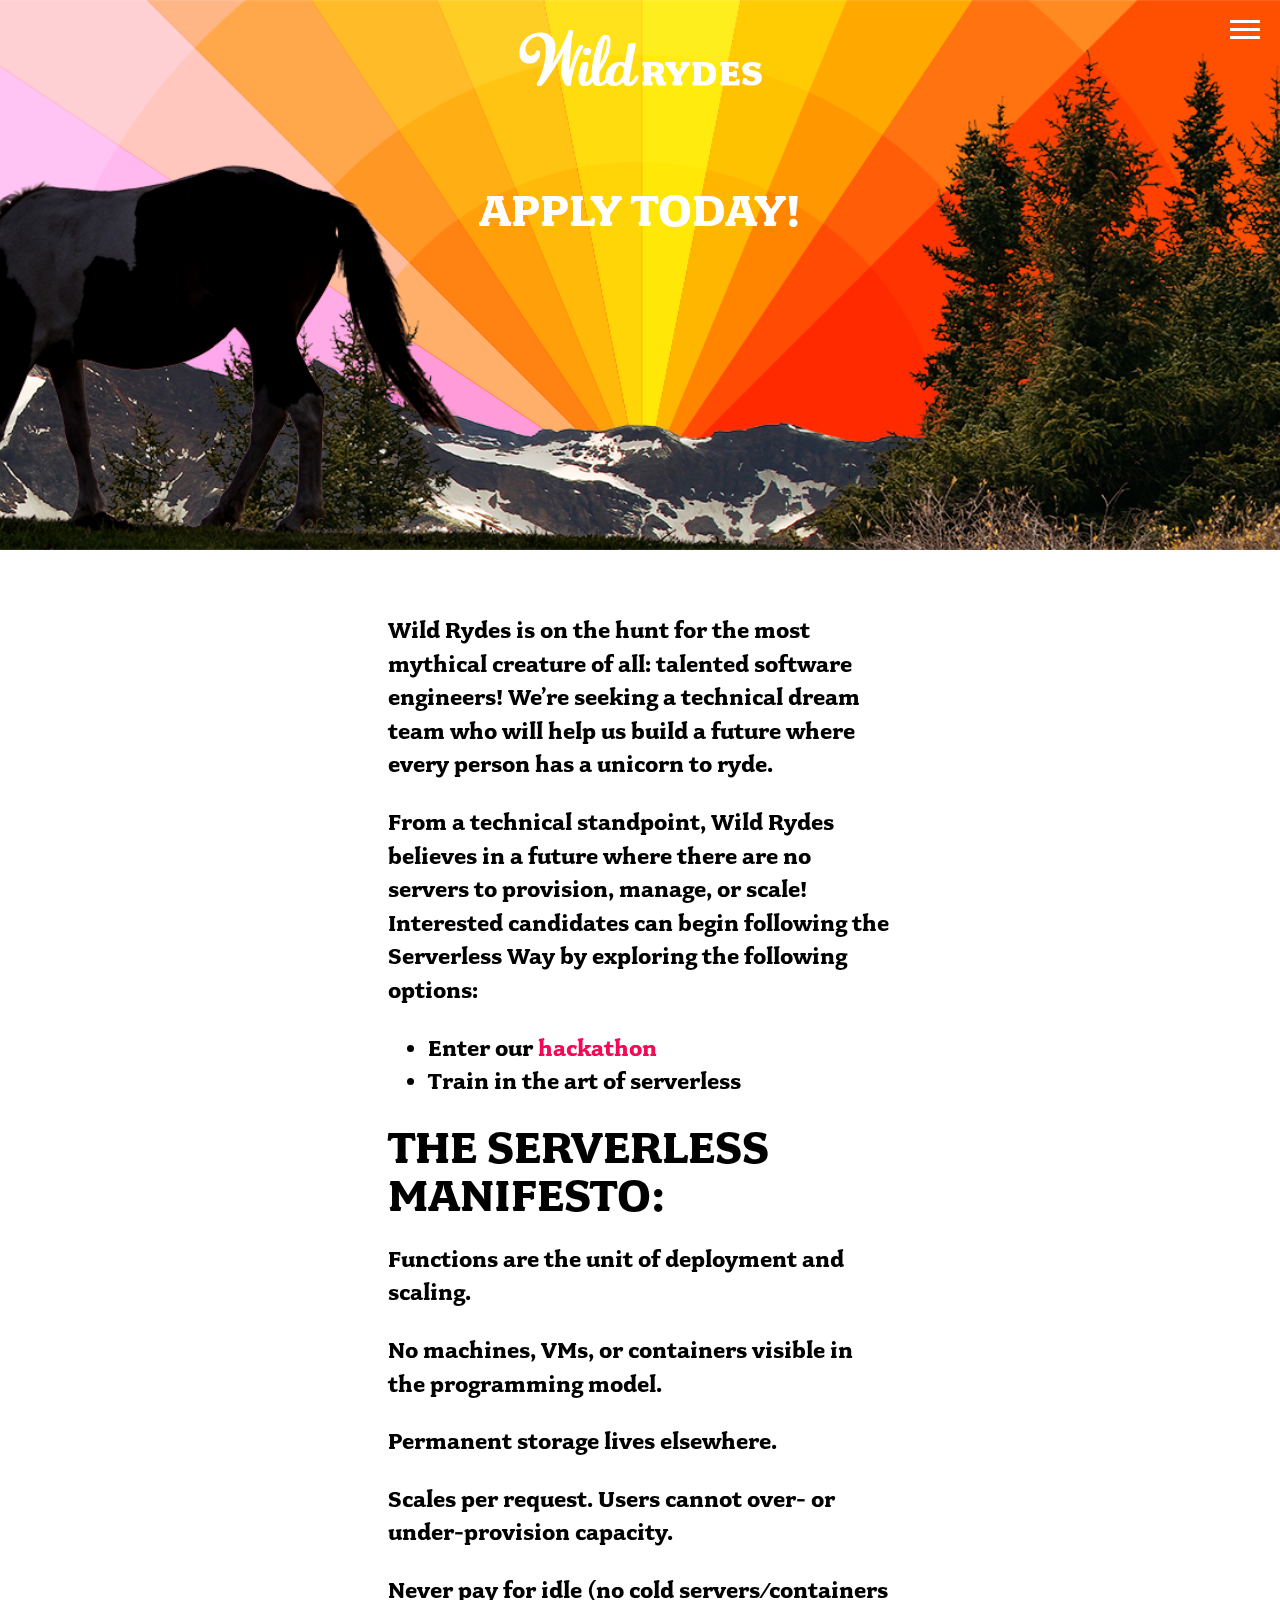
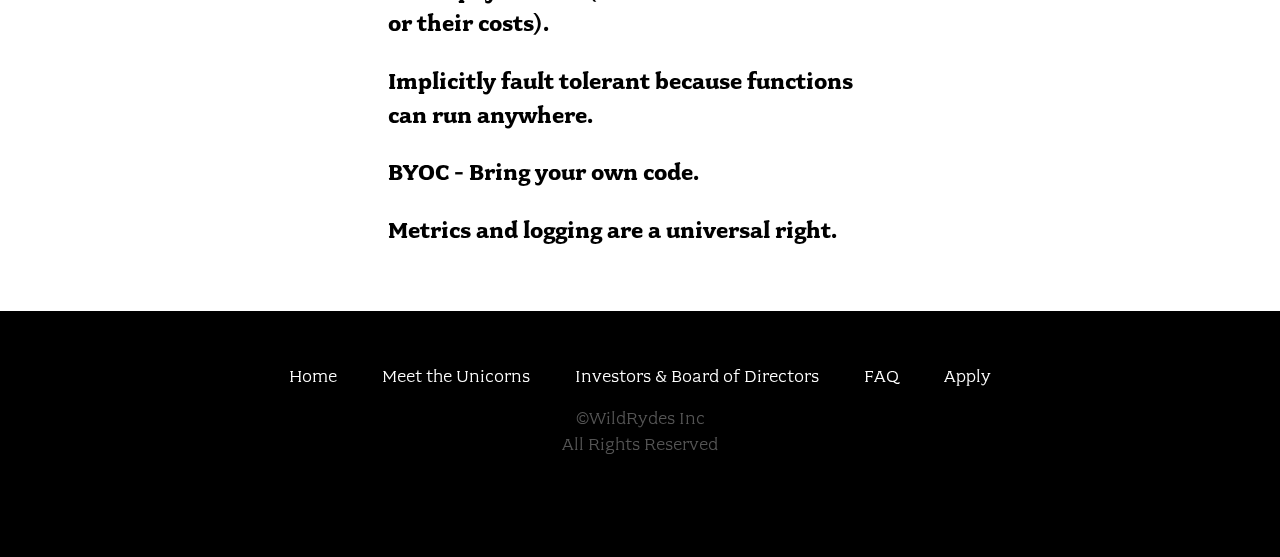
==== apply.html @ f0dbd01f "first commit" ====
<!doctype html>
<html class="no-js" lang="">
<head>
  <meta charset="utf-8">
  <meta name="description" content="">
  <meta name="viewport" content="width=device-width, initial-scale=1">
  <title>Apply - Wild Rydes</title>

  <link rel="stylesheet" href="css/font.css">
  <link rel="stylesheet" href="css/main.css">

  <script src="js/vendor/modernizr.js"></script>
</head>
<body class="page-apply">

  <header class="site-header">
    <div class="site-logo">Wild Rydes</div>

    <div class="row column medium-8 large-6 xlarge-5 xxlarge-4">
      <h1 class="title">Apply Today!</h1>
    </div>

    <nav class="site-nav">
      <ul>
        <li><a href="index.html">Home</a></li>
        <li><a href="unicorns.html">Meet the Unicorns</a></li>
        <li><a href="investors.html">Investors & Board of Directors</a></li>
        <li><a href="faq.html">FAQ</a></li>
        <li><a href="apply.html">Apply</a></li>
      </ul>
    </nav>
    <button type="button" class="btn-menu"><span>Menu</span></button>
  </header>

  <section class="content">
    <div class="row column medium-10 large-7 xlarge-5">
      <p>Wild Rydes is on the hunt for the most mythical creature of all: talented software engineers! We’re seeking a technical dream team who will help us build a future where every person has a unicorn to ryde.</p>
      <p>From a technical standpoint, Wild Rydes believes in a future where there are no servers to provision, manage, or scale! Interested candidates can begin following the Serverless Way by exploring the following options:</p>
      <ul>
        <li>Enter our <a href="http://awschatbot.devpost.com" target="_blank">hackathon</a></li>
        <li>Train in the art of serverless</li>
      </ul>

      <h2>The Serverless Manifesto:</h2>
      <p>Functions are the unit of deployment and scaling.</p>
      <p>No machines, VMs, or containers visible in the programming model.</p>
      <p>Permanent storage lives elsewhere.</p>
      <p>Scales per request. Users cannot over- or under-provision capacity.</p>
      <p>Never pay for idle (no cold servers/containers or their costs).</p>
      <p>Implicitly fault tolerant because functions can run anywhere.</p>
      <p>BYOC - Bring your own code.</p>
      <p>Metrics and logging are a universal right.</p>
    </div>
  </section>

  <footer class="site-footer">
    <div class="row column">
      <nav class="footer-nav">
        <ul>
          <li><a href="index.html">Home</a></li>
          <li><a href="unicorns.html">Meet the Unicorns</a></li>
          <li><a href="investors.html">Investors & Board of Directors</a></li>
          <li><a href="faq.html">FAQ</a></li>
          <li><a href="apply.html">Apply</a></li>
        </ul>
      </nav>
    </div>

    <div class="row column">
      <div class="footer-legal">
        &copy;WildRydes Inc<br>
        All Rights Reserved
      </div>
    </div>
  </footer>

  <script src="js/vendor.js"></script>

  <script src="js/main.js"></script>
</body>
</html>
---- css/font.css ----
@font-face {
    font-family: "fairplex-wide";
    font-style: normal;
    font-weight: 400;
    src: url("../fonts/fairplex-wide-n4.woff") format("woff2");
}
@font-face {
    font-family: "fairplex-wide";
    font-style: normal;
    font-weight: 700;
    src: url("../fonts/fairplex-wide-n7.woff") format("woff2");
}
---- css/main.css ----
/*! normalize.css v4.2.0 | MIT License | github.com/necolas/normalize.css */html{font-family:sans-serif;line-height:1.15;-ms-text-size-adjust:100%;-webkit-text-size-adjust:100%}body{margin:0}article,aside,footer,header,nav,section{display:block}h1{font-size:2em;margin:.67em 0}figcaption,figure,main{display:block}figure{margin:1em 40px}hr{box-sizing:content-box;height:0;overflow:visible}pre{font-family:monospace,monospace;font-size:1em}a{background-color:transparent;-webkit-text-decoration-skip:objects}a:active,a:hover{outline-width:0}abbr[title]{border-bottom:none;text-decoration:underline;text-decoration:underline dotted}b,strong{font-weight:inherit;font-weight:bolder}code,kbd,samp{font-family:monospace,monospace;font-size:1em}dfn{font-style:italic}mark{background-color:#ff0;color:#000}small{font-size:80%}sub,sup{font-size:75%;line-height:0;position:relative;vertical-align:baseline}sub{bottom:-.25em}sup{top:-.5em}audio,video{display:inline-block}audio:not([controls]){display:none;height:0}img{border-style:none}svg:not(:root){overflow:hidden}button,input,optgroup,select,textarea{font:inherit;margin:0}optgroup{font-weight:700}button,input{overflow:visible}button,select{text-transform:none}[type=reset],[type=submit],button,html [type=button]{-webkit-appearance:button;cursor:pointer}[type=button]::-moz-focus-inner,[type=reset]::-moz-focus-inner,[type=submit]::-moz-focus-inner,button::-moz-focus-inner{border-style:none;padding:0}[type=button]:-moz-focusring,[type=reset]:-moz-focusring,[type=submit]:-moz-focusring,button:-moz-focusring{outline:1px dotted ButtonText}fieldset{border:1px solid silver;margin:0 2px;padding:.35em .625em .75em}legend{box-sizing:border-box;color:inherit;display:table;max-width:100%;padding:0;white-space:normal}progress{display:inline-block;vertical-align:baseline}textarea{overflow:auto}[type=checkbox],[type=radio]{box-sizing:border-box;padding:0}[type=number]::-webkit-inner-spin-button,[type=number]::-webkit-outer-spin-button{height:auto}[type=search]{-webkit-appearance:textfield;outline-offset:-2px}[type=search]::-webkit-search-cancel-button,[type=search]::-webkit-search-decoration{-webkit-appearance:none}::-webkit-file-upload-button{-webkit-appearance:button;font:inherit}details,menu{display:block}summary{display:list-item}canvas{display:inline-block}[hidden],template{display:none}.row{max-width:96.875rem;margin-left:auto;margin-right:auto}.row:after,.row:before{content:' ';display:table}.row:after{clear:both}.row.collapse>.column,.row.collapse>.columns{padding-left:0;padding-right:0}.row .row{max-width:none;margin-left:-.625rem;margin-right:-.625rem}@media screen and (min-width:40em){.row .row{margin-left:-.9375rem;margin-right:-.9375rem}}.row .row.collapse{margin-left:0;margin-right:0}.row.expanded{max-width:none}.row.expanded .row{margin-left:auto;margin-right:auto}.column,.columns{width:100%;float:left;padding-left:.625rem;padding-right:.625rem}@media screen and (min-width:40em){.column,.columns{padding-left:.9375rem;padding-right:.9375rem}}.column:last-child:not(:first-child),.columns:last-child:not(:first-child){float:right}.column.end:last-child:last-child,.end.columns:last-child:last-child{float:left}.column.row.row,.row.row.columns{float:none}.row .column.row.row,.row .row.row.columns{padding-left:0;padding-right:0;margin-left:0;margin-right:0}.small-1{width:8.3333333333%}.small-push-1{position:relative;left:8.3333333333%}.small-pull-1{position:relative;left:-8.3333333333%}.small-offset-0{margin-left:0}.small-2{width:16.6666666667%}.small-push-2{position:relative;left:16.6666666667%}.small-pull-2{position:relative;left:-16.6666666667%}.small-offset-1{margin-left:8.3333333333%}.small-3{width:25%}.small-push-3{position:relative;left:25%}.small-pull-3{position:relative;left:-25%}.small-offset-2{margin-left:16.6666666667%}.small-4{width:33.3333333333%}.small-push-4{position:relative;left:33.3333333333%}.small-pull-4{position:relative;left:-33.3333333333%}.small-offset-3{margin-left:25%}.small-5{width:41.6666666667%}.small-push-5{position:relative;left:41.6666666667%}.small-pull-5{position:relative;left:-41.6666666667%}.small-offset-4{margin-left:33.3333333333%}.small-6{width:50%}.small-push-6{position:relative;left:50%}.small-pull-6{position:relative;left:-50%}.small-offset-5{margin-left:41.6666666667%}.small-7{width:58.3333333333%}.small-push-7{position:relative;left:58.3333333333%}.small-pull-7{position:relative;left:-58.3333333333%}.small-offset-6{margin-left:50%}.small-8{width:66.6666666667%}.small-push-8{position:relative;left:66.6666666667%}.small-pull-8{position:relative;left:-66.6666666667%}.small-offset-7{margin-left:58.3333333333%}.small-9{width:75%}.small-push-9{position:relative;left:75%}.small-pull-9{position:relative;left:-75%}.small-offset-8{margin-left:66.6666666667%}.small-10{width:83.3333333333%}.small-push-10{position:relative;left:83.3333333333%}.small-pull-10{position:relative;left:-83.3333333333%}.small-offset-9{margin-left:75%}.small-11{width:91.6666666667%}.small-push-11{position:relative;left:91.6666666667%}.small-pull-11{position:relative;left:-91.6666666667%}.small-offset-10{margin-left:83.3333333333%}.small-12{width:100%}.small-offset-11{margin-left:91.6666666667%}.small-up-1>.column,.small-up-1>.columns{width:100%;float:left}.small-up-1>.column:nth-of-type(1n),.small-up-1>.columns:nth-of-type(1n){clear:none}.small-up-1>.column:nth-of-type(1n+1),.small-up-1>.columns:nth-of-type(1n+1){clear:both}.small-up-1>.column:last-child,.small-up-1>.columns:last-child{float:left}.small-up-2>.column,.small-up-2>.columns{width:50%;float:left}.small-up-2>.column:nth-of-type(1n),.small-up-2>.columns:nth-of-type(1n){clear:none}.small-up-2>.column:nth-of-type(2n+1),.small-up-2>.columns:nth-of-type(2n+1){clear:both}.small-up-2>.column:last-child,.small-up-2>.columns:last-child{float:left}.small-up-3>.column,.small-up-3>.columns{width:33.3333333333%;float:left}.small-up-3>.column:nth-of-type(1n),.small-up-3>.columns:nth-of-type(1n){clear:none}.small-up-3>.column:nth-of-type(3n+1),.small-up-3>.columns:nth-of-type(3n+1){clear:both}.small-up-3>.column:last-child,.small-up-3>.columns:last-child{float:left}.small-up-4>.column,.small-up-4>.columns{width:25%;float:left}.small-up-4>.column:nth-of-type(1n),.small-up-4>.columns:nth-of-type(1n){clear:none}.small-up-4>.column:nth-of-type(4n+1),.small-up-4>.columns:nth-of-type(4n+1){clear:both}.small-up-4>.column:last-child,.small-up-4>.columns:last-child{float:left}.small-up-5>.column,.small-up-5>.columns{width:20%;float:left}.small-up-5>.column:nth-of-type(1n),.small-up-5>.columns:nth-of-type(1n){clear:none}.small-up-5>.column:nth-of-type(5n+1),.small-up-5>.columns:nth-of-type(5n+1){clear:both}.small-up-5>.column:last-child,.small-up-5>.columns:last-child{float:left}.small-up-6>.column,.small-up-6>.columns{width:16.6666666667%;float:left}.small-up-6>.column:nth-of-type(1n),.small-up-6>.columns:nth-of-type(1n){clear:none}.small-up-6>.column:nth-of-type(6n+1),.small-up-6>.columns:nth-of-type(6n+1){clear:both}.small-up-6>.column:last-child,.small-up-6>.columns:last-child{float:left}.small-up-7>.column,.small-up-7>.columns{width:14.2857142857%;float:left}.small-up-7>.column:nth-of-type(1n),.small-up-7>.columns:nth-of-type(1n){clear:none}.small-up-7>.column:nth-of-type(7n+1),.small-up-7>.columns:nth-of-type(7n+1){clear:both}.small-up-7>.column:last-child,.small-up-7>.columns:last-child{float:left}.small-up-8>.column,.small-up-8>.columns{width:12.5%;float:left}.small-up-8>.column:nth-of-type(1n),.small-up-8>.columns:nth-of-type(1n){clear:none}.small-up-8>.column:nth-of-type(8n+1),.small-up-8>.columns:nth-of-type(8n+1){clear:both}.small-up-8>.column:last-child,.small-up-8>.columns:last-child{float:left}.small-collapse>.column,.small-collapse>.columns{padding-left:0;padding-right:0}.expanded.row .small-collapse.row,.small-collapse .row{margin-left:0;margin-right:0}.small-uncollapse>.column,.small-uncollapse>.columns{padding-left:.625rem;padding-right:.625rem}.small-centered{float:none;margin-left:auto;margin-right:auto}.small-pull-0,.small-push-0,.small-uncentered{position:static;margin-left:0;margin-right:0;float:left}@media screen and (min-width:40em){.medium-1{width:8.3333333333%}.medium-push-1{position:relative;left:8.3333333333%}.medium-pull-1{position:relative;left:-8.3333333333%}.medium-offset-0{margin-left:0}.medium-2{width:16.6666666667%}.medium-push-2{position:relative;left:16.6666666667%}.medium-pull-2{position:relative;left:-16.6666666667%}.medium-offset-1{margin-left:8.3333333333%}.medium-3{width:25%}.medium-push-3{position:relative;left:25%}.medium-pull-3{position:relative;left:-25%}.medium-offset-2{margin-left:16.6666666667%}.medium-4{width:33.3333333333%}.medium-push-4{position:relative;left:33.3333333333%}.medium-pull-4{position:relative;left:-33.3333333333%}.medium-offset-3{margin-left:25%}.medium-5{width:41.6666666667%}.medium-push-5{position:relative;left:41.6666666667%}.medium-pull-5{position:relative;left:-41.6666666667%}.medium-offset-4{margin-left:33.3333333333%}.medium-6{width:50%}.medium-push-6{position:relative;left:50%}.medium-pull-6{position:relative;left:-50%}.medium-offset-5{margin-left:41.6666666667%}.medium-7{width:58.3333333333%}.medium-push-7{position:relative;left:58.3333333333%}.medium-pull-7{position:relative;left:-58.3333333333%}.medium-offset-6{margin-left:50%}.medium-8{width:66.6666666667%}.medium-push-8{position:relative;left:66.6666666667%}.medium-pull-8{position:relative;left:-66.6666666667%}.medium-offset-7{margin-left:58.3333333333%}.medium-9{width:75%}.medium-push-9{position:relative;left:75%}.medium-pull-9{position:relative;left:-75%}.medium-offset-8{margin-left:66.6666666667%}.medium-10{width:83.3333333333%}.medium-push-10{position:relative;left:83.3333333333%}.medium-pull-10{position:relative;left:-83.3333333333%}.medium-offset-9{margin-left:75%}.medium-11{width:91.6666666667%}.medium-push-11{position:relative;left:91.6666666667%}.medium-pull-11{position:relative;left:-91.6666666667%}.medium-offset-10{margin-left:83.3333333333%}.medium-12{width:100%}.medium-offset-11{margin-left:91.6666666667%}.medium-up-1>.column,.medium-up-1>.columns{width:100%;float:left}.medium-up-1>.column:nth-of-type(1n),.medium-up-1>.columns:nth-of-type(1n){clear:none}.medium-up-1>.column:nth-of-type(1n+1),.medium-up-1>.columns:nth-of-type(1n+1){clear:both}.medium-up-1>.column:last-child,.medium-up-1>.columns:last-child{float:left}.medium-up-2>.column,.medium-up-2>.columns{width:50%;float:left}.medium-up-2>.column:nth-of-type(1n),.medium-up-2>.columns:nth-of-type(1n){clear:none}.medium-up-2>.column:nth-of-type(2n+1),.medium-up-2>.columns:nth-of-type(2n+1){clear:both}.medium-up-2>.column:last-child,.medium-up-2>.columns:last-child{float:left}.medium-up-3>.column,.medium-up-3>.columns{width:33.3333333333%;float:left}.medium-up-3>.column:nth-of-type(1n),.medium-up-3>.columns:nth-of-type(1n){clear:none}.medium-up-3>.column:nth-of-type(3n+1),.medium-up-3>.columns:nth-of-type(3n+1){clear:both}.medium-up-3>.column:last-child,.medium-up-3>.columns:last-child{float:left}.medium-up-4>.column,.medium-up-4>.columns{width:25%;float:left}.medium-up-4>.column:nth-of-type(1n),.medium-up-4>.columns:nth-of-type(1n){clear:none}.medium-up-4>.column:nth-of-type(4n+1),.medium-up-4>.columns:nth-of-type(4n+1){clear:both}.medium-up-4>.column:last-child,.medium-up-4>.columns:last-child{float:left}.medium-up-5>.column,.medium-up-5>.columns{width:20%;float:left}.medium-up-5>.column:nth-of-type(1n),.medium-up-5>.columns:nth-of-type(1n){clear:none}.medium-up-5>.column:nth-of-type(5n+1),.medium-up-5>.columns:nth-of-type(5n+1){clear:both}.medium-up-5>.column:last-child,.medium-up-5>.columns:last-child{float:left}.medium-up-6>.column,.medium-up-6>.columns{width:16.6666666667%;float:left}.medium-up-6>.column:nth-of-type(1n),.medium-up-6>.columns:nth-of-type(1n){clear:none}.medium-up-6>.column:nth-of-type(6n+1),.medium-up-6>.columns:nth-of-type(6n+1){clear:both}.medium-up-6>.column:last-child,.medium-up-6>.columns:last-child{float:left}.medium-up-7>.column,.medium-up-7>.columns{width:14.2857142857%;float:left}.medium-up-7>.column:nth-of-type(1n),.medium-up-7>.columns:nth-of-type(1n){clear:none}.medium-up-7>.column:nth-of-type(7n+1),.medium-up-7>.columns:nth-of-type(7n+1){clear:both}.medium-up-7>.column:last-child,.medium-up-7>.columns:last-child{float:left}.medium-up-8>.column,.medium-up-8>.columns{width:12.5%;float:left}.medium-up-8>.column:nth-of-type(1n),.medium-up-8>.columns:nth-of-type(1n){clear:none}.medium-up-8>.column:nth-of-type(8n+1),.medium-up-8>.columns:nth-of-type(8n+1){clear:both}.medium-up-8>.column:last-child,.medium-up-8>.columns:last-child{float:left}.medium-collapse>.column,.medium-collapse>.columns{padding-left:0;padding-right:0}.expanded.row .medium-collapse.row,.medium-collapse .row{margin-left:0;margin-right:0}.medium-uncollapse>.column,.medium-uncollapse>.columns{padding-left:.9375rem;padding-right:.9375rem}.medium-centered{float:none;margin-left:auto;margin-right:auto}.medium-pull-0,.medium-push-0,.medium-uncentered{position:static;margin-left:0;margin-right:0;float:left}}@media screen and (min-width:64em){.large-1{width:8.3333333333%}.large-push-1{position:relative;left:8.3333333333%}.large-pull-1{position:relative;left:-8.3333333333%}.large-offset-0{margin-left:0}.large-2{width:16.6666666667%}.large-push-2{position:relative;left:16.6666666667%}.large-pull-2{position:relative;left:-16.6666666667%}.large-offset-1{margin-left:8.3333333333%}.large-3{width:25%}.large-push-3{position:relative;left:25%}.large-pull-3{position:relative;left:-25%}.large-offset-2{margin-left:16.6666666667%}.large-4{width:33.3333333333%}.large-push-4{position:relative;left:33.3333333333%}.large-pull-4{position:relative;left:-33.3333333333%}.large-offset-3{margin-left:25%}.large-5{width:41.6666666667%}.large-push-5{position:relative;left:41.6666666667%}.large-pull-5{position:relative;left:-41.6666666667%}.large-offset-4{margin-left:33.3333333333%}.large-6{width:50%}.large-push-6{position:relative;left:50%}.large-pull-6{position:relative;left:-50%}.large-offset-5{margin-left:41.6666666667%}.large-7{width:58.3333333333%}.large-push-7{position:relative;left:58.3333333333%}.large-pull-7{position:relative;left:-58.3333333333%}.large-offset-6{margin-left:50%}.large-8{width:66.6666666667%}.large-push-8{position:relative;left:66.6666666667%}.large-pull-8{position:relative;left:-66.6666666667%}.large-offset-7{margin-left:58.3333333333%}.large-9{width:75%}.large-push-9{position:relative;left:75%}.large-pull-9{position:relative;left:-75%}.large-offset-8{margin-left:66.6666666667%}.large-10{width:83.3333333333%}.large-push-10{position:relative;left:83.3333333333%}.large-pull-10{position:relative;left:-83.3333333333%}.large-offset-9{margin-left:75%}.large-11{width:91.6666666667%}.large-push-11{position:relative;left:91.6666666667%}.large-pull-11{position:relative;left:-91.6666666667%}.large-offset-10{margin-left:83.3333333333%}.large-12{width:100%}.large-offset-11{margin-left:91.6666666667%}.large-up-1>.column,.large-up-1>.columns{width:100%;float:left}.large-up-1>.column:nth-of-type(1n),.large-up-1>.columns:nth-of-type(1n){clear:none}.large-up-1>.column:nth-of-type(1n+1),.large-up-1>.columns:nth-of-type(1n+1){clear:both}.large-up-1>.column:last-child,.large-up-1>.columns:last-child{float:left}.large-up-2>.column,.large-up-2>.columns{width:50%;float:left}.large-up-2>.column:nth-of-type(1n),.large-up-2>.columns:nth-of-type(1n){clear:none}.large-up-2>.column:nth-of-type(2n+1),.large-up-2>.columns:nth-of-type(2n+1){clear:both}.large-up-2>.column:last-child,.large-up-2>.columns:last-child{float:left}.large-up-3>.column,.large-up-3>.columns{width:33.3333333333%;float:left}.large-up-3>.column:nth-of-type(1n),.large-up-3>.columns:nth-of-type(1n){clear:none}.large-up-3>.column:nth-of-type(3n+1),.large-up-3>.columns:nth-of-type(3n+1){clear:both}.large-up-3>.column:last-child,.large-up-3>.columns:last-child{float:left}.large-up-4>.column,.large-up-4>.columns{width:25%;float:left}.large-up-4>.column:nth-of-type(1n),.large-up-4>.columns:nth-of-type(1n){clear:none}.large-up-4>.column:nth-of-type(4n+1),.large-up-4>.columns:nth-of-type(4n+1){clear:both}.large-up-4>.column:last-child,.large-up-4>.columns:last-child{float:left}.large-up-5>.column,.large-up-5>.columns{width:20%;float:left}.large-up-5>.column:nth-of-type(1n),.large-up-5>.columns:nth-of-type(1n){clear:none}.large-up-5>.column:nth-of-type(5n+1),.large-up-5>.columns:nth-of-type(5n+1){clear:both}.large-up-5>.column:last-child,.large-up-5>.columns:last-child{float:left}.large-up-6>.column,.large-up-6>.columns{width:16.6666666667%;float:left}.large-up-6>.column:nth-of-type(1n),.large-up-6>.columns:nth-of-type(1n){clear:none}.large-up-6>.column:nth-of-type(6n+1),.large-up-6>.columns:nth-of-type(6n+1){clear:both}.large-up-6>.column:last-child,.large-up-6>.columns:last-child{float:left}.large-up-7>.column,.large-up-7>.columns{width:14.2857142857%;float:left}.large-up-7>.column:nth-of-type(1n),.large-up-7>.columns:nth-of-type(1n){clear:none}.large-up-7>.column:nth-of-type(7n+1),.large-up-7>.columns:nth-of-type(7n+1){clear:both}.large-up-7>.column:last-child,.large-up-7>.columns:last-child{float:left}.large-up-8>.column,.large-up-8>.columns{width:12.5%;float:left}.large-up-8>.column:nth-of-type(1n),.large-up-8>.columns:nth-of-type(1n){clear:none}.large-up-8>.column:nth-of-type(8n+1),.large-up-8>.columns:nth-of-type(8n+1){clear:both}.large-up-8>.column:last-child,.large-up-8>.columns:last-child{float:left}.large-collapse>.column,.large-collapse>.columns{padding-left:0;padding-right:0}.expanded.row .large-collapse.row,.large-collapse .row{margin-left:0;margin-right:0}.large-uncollapse>.column,.large-uncollapse>.columns{padding-left:.9375rem;padding-right:.9375rem}.large-centered{float:none;margin-left:auto;margin-right:auto}.large-pull-0,.large-push-0,.large-uncentered{position:static;margin-left:0;margin-right:0;float:left}}@media screen and (min-width:75em){.xlarge-1{width:8.3333333333%}.xlarge-push-1{position:relative;left:8.3333333333%}.xlarge-pull-1{position:relative;left:-8.3333333333%}.xlarge-offset-0{margin-left:0}.xlarge-2{width:16.6666666667%}.xlarge-push-2{position:relative;left:16.6666666667%}.xlarge-pull-2{position:relative;left:-16.6666666667%}.xlarge-offset-1{margin-left:8.3333333333%}.xlarge-3{width:25%}.xlarge-push-3{position:relative;left:25%}.xlarge-pull-3{position:relative;left:-25%}.xlarge-offset-2{margin-left:16.6666666667%}.xlarge-4{width:33.3333333333%}.xlarge-push-4{position:relative;left:33.3333333333%}.xlarge-pull-4{position:relative;left:-33.3333333333%}.xlarge-offset-3{margin-left:25%}.xlarge-5{width:41.6666666667%}.xlarge-push-5{position:relative;left:41.6666666667%}.xlarge-pull-5{position:relative;left:-41.6666666667%}.xlarge-offset-4{margin-left:33.3333333333%}.xlarge-6{width:50%}.xlarge-push-6{position:relative;left:50%}.xlarge-pull-6{position:relative;left:-50%}.xlarge-offset-5{margin-left:41.6666666667%}.xlarge-7{width:58.3333333333%}.xlarge-push-7{position:relative;left:58.3333333333%}.xlarge-pull-7{position:relative;left:-58.3333333333%}.xlarge-offset-6{margin-left:50%}.xlarge-8{width:66.6666666667%}.xlarge-push-8{position:relative;left:66.6666666667%}.xlarge-pull-8{position:relative;left:-66.6666666667%}.xlarge-offset-7{margin-left:58.3333333333%}.xlarge-9{width:75%}.xlarge-push-9{position:relative;left:75%}.xlarge-pull-9{position:relative;left:-75%}.xlarge-offset-8{margin-left:66.6666666667%}.xlarge-10{width:83.3333333333%}.xlarge-push-10{position:relative;left:83.3333333333%}.xlarge-pull-10{position:relative;left:-83.3333333333%}.xlarge-offset-9{margin-left:75%}.xlarge-11{width:91.6666666667%}.xlarge-push-11{position:relative;left:91.6666666667%}.xlarge-pull-11{position:relative;left:-91.6666666667%}.xlarge-offset-10{margin-left:83.3333333333%}.xlarge-12{width:100%}.xlarge-offset-11{margin-left:91.6666666667%}.xlarge-up-1>.column,.xlarge-up-1>.columns{width:100%;float:left}.xlarge-up-1>.column:nth-of-type(1n),.xlarge-up-1>.columns:nth-of-type(1n){clear:none}.xlarge-up-1>.column:nth-of-type(1n+1),.xlarge-up-1>.columns:nth-of-type(1n+1){clear:both}.xlarge-up-1>.column:last-child,.xlarge-up-1>.columns:last-child{float:left}.xlarge-up-2>.column,.xlarge-up-2>.columns{width:50%;float:left}.xlarge-up-2>.column:nth-of-type(1n),.xlarge-up-2>.columns:nth-of-type(1n){clear:none}.xlarge-up-2>.column:nth-of-type(2n+1),.xlarge-up-2>.columns:nth-of-type(2n+1){clear:both}.xlarge-up-2>.column:last-child,.xlarge-up-2>.columns:last-child{float:left}.xlarge-up-3>.column,.xlarge-up-3>.columns{width:33.3333333333%;float:left}.xlarge-up-3>.column:nth-of-type(1n),.xlarge-up-3>.columns:nth-of-type(1n){clear:none}.xlarge-up-3>.column:nth-of-type(3n+1),.xlarge-up-3>.columns:nth-of-type(3n+1){clear:both}.xlarge-up-3>.column:last-child,.xlarge-up-3>.columns:last-child{float:left}.xlarge-up-4>.column,.xlarge-up-4>.columns{width:25%;float:left}.xlarge-up-4>.column:nth-of-type(1n),.xlarge-up-4>.columns:nth-of-type(1n){clear:none}.xlarge-up-4>.column:nth-of-type(4n+1),.xlarge-up-4>.columns:nth-of-type(4n+1){clear:both}.xlarge-up-4>.column:last-child,.xlarge-up-4>.columns:last-child{float:left}.xlarge-up-5>.column,.xlarge-up-5>.columns{width:20%;float:left}.xlarge-up-5>.column:nth-of-type(1n),.xlarge-up-5>.columns:nth-of-type(1n){clear:none}.xlarge-up-5>.column:nth-of-type(5n+1),.xlarge-up-5>.columns:nth-of-type(5n+1){clear:both}.xlarge-up-5>.column:last-child,.xlarge-up-5>.columns:last-child{float:left}.xlarge-up-6>.column,.xlarge-up-6>.columns{width:16.6666666667%;float:left}.xlarge-up-6>.column:nth-of-type(1n),.xlarge-up-6>.columns:nth-of-type(1n){clear:none}.xlarge-up-6>.column:nth-of-type(6n+1),.xlarge-up-6>.columns:nth-of-type(6n+1){clear:both}.xlarge-up-6>.column:last-child,.xlarge-up-6>.columns:last-child{float:left}.xlarge-up-7>.column,.xlarge-up-7>.columns{width:14.2857142857%;float:left}.xlarge-up-7>.column:nth-of-type(1n),.xlarge-up-7>.columns:nth-of-type(1n){clear:none}.xlarge-up-7>.column:nth-of-type(7n+1),.xlarge-up-7>.columns:nth-of-type(7n+1){clear:both}.xlarge-up-7>.column:last-child,.xlarge-up-7>.columns:last-child{float:left}.xlarge-up-8>.column,.xlarge-up-8>.columns{width:12.5%;float:left}.xlarge-up-8>.column:nth-of-type(1n),.xlarge-up-8>.columns:nth-of-type(1n){clear:none}.xlarge-up-8>.column:nth-of-type(8n+1),.xlarge-up-8>.columns:nth-of-type(8n+1){clear:both}.xlarge-up-8>.column:last-child,.xlarge-up-8>.columns:last-child{float:left}.xlarge-collapse>.column,.xlarge-collapse>.columns{padding-left:0;padding-right:0}.expanded.row .xlarge-collapse.row,.xlarge-collapse .row{margin-left:0;margin-right:0}.xlarge-uncollapse>.column,.xlarge-uncollapse>.columns{padding-left:.9375rem;padding-right:.9375rem}.xlarge-centered{float:none;margin-left:auto;margin-right:auto}.xlarge-pull-0,.xlarge-push-0,.xlarge-uncentered{position:static;margin-left:0;margin-right:0;float:left}}@media screen and (min-width:90em){.xxlarge-1{width:8.3333333333%}.xxlarge-push-1{position:relative;left:8.3333333333%}.xxlarge-pull-1{position:relative;left:-8.3333333333%}.xxlarge-offset-0{margin-left:0}.xxlarge-2{width:16.6666666667%}.xxlarge-push-2{position:relative;left:16.6666666667%}.xxlarge-pull-2{position:relative;left:-16.6666666667%}.xxlarge-offset-1{margin-left:8.3333333333%}.xxlarge-3{width:25%}.xxlarge-push-3{position:relative;left:25%}.xxlarge-pull-3{position:relative;left:-25%}.xxlarge-offset-2{margin-left:16.6666666667%}.xxlarge-4{width:33.3333333333%}.xxlarge-push-4{position:relative;left:33.3333333333%}.xxlarge-pull-4{position:relative;left:-33.3333333333%}.xxlarge-offset-3{margin-left:25%}.xxlarge-5{width:41.6666666667%}.xxlarge-push-5{position:relative;left:41.6666666667%}.xxlarge-pull-5{position:relative;left:-41.6666666667%}.xxlarge-offset-4{margin-left:33.3333333333%}.xxlarge-6{width:50%}.xxlarge-push-6{position:relative;left:50%}.xxlarge-pull-6{position:relative;left:-50%}.xxlarge-offset-5{margin-left:41.6666666667%}.xxlarge-7{width:58.3333333333%}.xxlarge-push-7{position:relative;left:58.3333333333%}.xxlarge-pull-7{position:relative;left:-58.3333333333%}.xxlarge-offset-6{margin-left:50%}.xxlarge-8{width:66.6666666667%}.xxlarge-push-8{position:relative;left:66.6666666667%}.xxlarge-pull-8{position:relative;left:-66.6666666667%}.xxlarge-offset-7{margin-left:58.3333333333%}.xxlarge-9{width:75%}.xxlarge-push-9{position:relative;left:75%}.xxlarge-pull-9{position:relative;left:-75%}.xxlarge-offset-8{margin-left:66.6666666667%}.xxlarge-10{width:83.3333333333%}.xxlarge-push-10{position:relative;left:83.3333333333%}.xxlarge-pull-10{position:relative;left:-83.3333333333%}.xxlarge-offset-9{margin-left:75%}.xxlarge-11{width:91.6666666667%}.xxlarge-push-11{position:relative;left:91.6666666667%}.xxlarge-pull-11{position:relative;left:-91.6666666667%}.xxlarge-offset-10{margin-left:83.3333333333%}.xxlarge-12{width:100%}.xxlarge-offset-11{margin-left:91.6666666667%}.xxlarge-up-1>.column,.xxlarge-up-1>.columns{width:100%;float:left}.xxlarge-up-1>.column:nth-of-type(1n),.xxlarge-up-1>.columns:nth-of-type(1n){clear:none}.xxlarge-up-1>.column:nth-of-type(1n+1),.xxlarge-up-1>.columns:nth-of-type(1n+1){clear:both}.xxlarge-up-1>.column:last-child,.xxlarge-up-1>.columns:last-child{float:left}.xxlarge-up-2>.column,.xxlarge-up-2>.columns{width:50%;float:left}.xxlarge-up-2>.column:nth-of-type(1n),.xxlarge-up-2>.columns:nth-of-type(1n){clear:none}.xxlarge-up-2>.column:nth-of-type(2n+1),.xxlarge-up-2>.columns:nth-of-type(2n+1){clear:both}.xxlarge-up-2>.column:last-child,.xxlarge-up-2>.columns:last-child{float:left}.xxlarge-up-3>.column,.xxlarge-up-3>.columns{width:33.3333333333%;float:left}.xxlarge-up-3>.column:nth-of-type(1n),.xxlarge-up-3>.columns:nth-of-type(1n){clear:none}.xxlarge-up-3>.column:nth-of-type(3n+1),.xxlarge-up-3>.columns:nth-of-type(3n+1){clear:both}.xxlarge-up-3>.column:last-child,.xxlarge-up-3>.columns:last-child{float:left}.xxlarge-up-4>.column,.xxlarge-up-4>.columns{width:25%;float:left}.xxlarge-up-4>.column:nth-of-type(1n),.xxlarge-up-4>.columns:nth-of-type(1n){clear:none}.xxlarge-up-4>.column:nth-of-type(4n+1),.xxlarge-up-4>.columns:nth-of-type(4n+1){clear:both}.xxlarge-up-4>.column:last-child,.xxlarge-up-4>.columns:last-child{float:left}.xxlarge-up-5>.column,.xxlarge-up-5>.columns{width:20%;float:left}.xxlarge-up-5>.column:nth-of-type(1n),.xxlarge-up-5>.columns:nth-of-type(1n){clear:none}.xxlarge-up-5>.column:nth-of-type(5n+1),.xxlarge-up-5>.columns:nth-of-type(5n+1){clear:both}.xxlarge-up-5>.column:last-child,.xxlarge-up-5>.columns:last-child{float:left}.xxlarge-up-6>.column,.xxlarge-up-6>.columns{width:16.6666666667%;float:left}.xxlarge-up-6>.column:nth-of-type(1n),.xxlarge-up-6>.columns:nth-of-type(1n){clear:none}.xxlarge-up-6>.column:nth-of-type(6n+1),.xxlarge-up-6>.columns:nth-of-type(6n+1){clear:both}.xxlarge-up-6>.column:last-child,.xxlarge-up-6>.columns:last-child{float:left}.xxlarge-up-7>.column,.xxlarge-up-7>.columns{width:14.2857142857%;float:left}.xxlarge-up-7>.column:nth-of-type(1n),.xxlarge-up-7>.columns:nth-of-type(1n){clear:none}.xxlarge-up-7>.column:nth-of-type(7n+1),.xxlarge-up-7>.columns:nth-of-type(7n+1){clear:both}.xxlarge-up-7>.column:last-child,.xxlarge-up-7>.columns:last-child{float:left}.xxlarge-up-8>.column,.xxlarge-up-8>.columns{width:12.5%;float:left}.xxlarge-up-8>.column:nth-of-type(1n),.xxlarge-up-8>.columns:nth-of-type(1n){clear:none}.xxlarge-up-8>.column:nth-of-type(8n+1),.xxlarge-up-8>.columns:nth-of-type(8n+1){clear:both}.xxlarge-up-8>.column:last-child,.xxlarge-up-8>.columns:last-child{float:left}.xxlarge-collapse>.column,.xxlarge-collapse>.columns{padding-left:0;padding-right:0}.expanded.row .xxlarge-collapse.row,.xxlarge-collapse .row{margin-left:0;margin-right:0}.xxlarge-uncollapse>.column,.xxlarge-uncollapse>.columns{padding-left:.9375rem;padding-right:.9375rem}.xxlarge-centered{float:none;margin-left:auto;margin-right:auto}.xxlarge-pull-0,.xxlarge-push-0,.xxlarge-uncentered{position:static;margin-left:0;margin-right:0;float:left}}.footer-nav ul,.site-nav ul{margin:0;padding:0;list-style:none}*,:after,:before{box-sizing:border-box}html{line-height:1.4}html.menu-opened{overflow:hidden}body{font-family:fairplex-wide,serif;font-size:125%;-webkit-font-smoothing:antialiased;-moz-osx-font-smoothing:grayscale}h1,h2,h3,h4,h5{line-height:1;margin:0 0 .9375rem;text-transform:uppercase;font-size:1.5rem}@media screen and (min-width:40em){h1,h2,h3,h4,h5{font-size:2.25rem}}@media screen and (min-width:64em){h1,h2,h3,h4,h5{font-size:3rem}}::-webkit-input-placeholder{color:hsla(0,0%,100%,.4);font-style:italic}::-moz-placeholder{color:hsla(0,0%,100%,.4);font-style:italic}:-ms-input-placeholder{color:hsla(0,0%,100%,.4);font-style:italic}a{color:#f50856;text-decoration:none}img{max-width:100%}.content{font-style:italic}.site-nav{background:url(../images/star-pattern.png) 50% hsla(0,0%,100%,.2);-webkit-box-align:center;-ms-flex-align:center;align-items:center;display:-webkit-box;display:-ms-flexbox;display:flex;-webkit-box-pack:center;-ms-flex-pack:center;justify-content:center;text-align:center;position:fixed;top:0;left:0;opacity:0;height:100vh;width:100%;z-index:-1;-webkit-transition:all .2s ease-in-out;transition:all .2s ease-in-out}.menu-opened .site-nav{opacity:1;z-index:100}.site-nav li{margin:.9375rem 0}.site-nav a{color:#000;font-weight:700}.site-nav a:hover{color:#f50856}@media screen and (min-width:40em){.site-nav a{font-size:2.5rem}}@media screen and (min-width:64em){.site-nav a{font-size:3.125rem}}.btn-menu{background:none;width:30px;height:19px;-webkit-appearance:none;-moz-appearance:none;appearance:none;border:none;cursor:pointer;outline:none;position:absolute;padding:0;right:1.25rem;top:1.25rem;z-index:200;text-indent:-999em}.btn-menu span,.btn-menu span:after,.btn-menu span:before{cursor:pointer;width:30px;height:3px}.btn-menu span{display:block;position:relative;background:#fff;-webkit-transition:all 0ms .3s;transition:all 0ms .3s}.btn-menu span:before{bottom:8px;-webkit-transition:bottom .3s cubic-bezier(.23,1,.32,1) .3s,-webkit-transform .3s cubic-bezier(.23,1,.32,1);transition:bottom .3s cubic-bezier(.23,1,.32,1) .3s,-webkit-transform .3s cubic-bezier(.23,1,.32,1);transition:bottom .3s cubic-bezier(.23,1,.32,1) .3s,transform .3s cubic-bezier(.23,1,.32,1);transition:bottom .3s cubic-bezier(.23,1,.32,1) .3s,transform .3s cubic-bezier(.23,1,.32,1),-webkit-transform .3s cubic-bezier(.23,1,.32,1)}.btn-menu span:after,.btn-menu span:before{content:"";position:absolute;left:0;background:#fff}.btn-menu span:after{top:8px;-webkit-transition:top .3s cubic-bezier(.23,1,.32,1) .3s,-webkit-transform .3s cubic-bezier(.23,1,.32,1);transition:top .3s cubic-bezier(.23,1,.32,1) .3s,-webkit-transform .3s cubic-bezier(.23,1,.32,1);transition:top .3s cubic-bezier(.23,1,.32,1) .3s,transform .3s cubic-bezier(.23,1,.32,1);transition:top .3s cubic-bezier(.23,1,.32,1) .3s,transform .3s cubic-bezier(.23,1,.32,1),-webkit-transform .3s cubic-bezier(.23,1,.32,1)}.menu-opened .btn-menu span{background:hsla(0,0%,100%,0)}.menu-opened .btn-menu span:after{background:#000;top:0;-webkit-transform:rotate(45deg);transform:rotate(45deg);-webkit-transition:top .3s cubic-bezier(.23,1,.32,1),-webkit-transform .3s cubic-bezier(.23,1,.32,1) .3s;transition:top .3s cubic-bezier(.23,1,.32,1),-webkit-transform .3s cubic-bezier(.23,1,.32,1) .3s;transition:top .3s cubic-bezier(.23,1,.32,1),transform .3s cubic-bezier(.23,1,.32,1) .3s;transition:top .3s cubic-bezier(.23,1,.32,1),transform .3s cubic-bezier(.23,1,.32,1) .3s,-webkit-transform .3s cubic-bezier(.23,1,.32,1) .3s}.menu-opened .btn-menu span:before{background:#000;bottom:0;-webkit-transform:rotate(-45deg);transform:rotate(-45deg);-webkit-transition:bottom .3s cubic-bezier(.23,1,.32,1),-webkit-transform .3s cubic-bezier(.23,1,.32,1) .3s;transition:bottom .3s cubic-bezier(.23,1,.32,1),-webkit-transform .3s cubic-bezier(.23,1,.32,1) .3s;transition:bottom .3s cubic-bezier(.23,1,.32,1),transform .3s cubic-bezier(.23,1,.32,1) .3s;transition:bottom .3s cubic-bezier(.23,1,.32,1),transform .3s cubic-bezier(.23,1,.32,1) .3s,-webkit-transform .3s cubic-bezier(.23,1,.32,1) .3s}.site-logo{display:block;background:url(../images/wr-logo-white.png) no-repeat;height:3.5rem;width:15.1875rem;text-indent:-999em;margin:0 auto 2.5rem}.site-logo.dark{background:url(../images/wr-logo-black.png) no-repeat}@media screen and (min-width:64em){.site-logo{margin-bottom:6.25rem}}.site-footer{background:#000;padding:2.5rem 0;text-align:center}@media screen and (min-width:40em){.site-footer{padding:3.125rem 0 6.25rem}}.footer-nav{margin-bottom:.9375rem}.footer-nav ul{line-height:1.5}@media screen and (min-width:40em){.footer-nav li{display:inline-block;margin:0 .625rem}}@media screen and (min-width:64em){.footer-nav li{margin:0 1.25rem}}.footer-nav a{color:#fff;font-size:1.125rem}.footer-nav a:hover{color:#f50856}.footer-legal{color:#555;font-size:1.125rem}.page-home .site-header{position:relative}.page-home .site-header .title{background:url(../images/wr-home-top.jpg) no-repeat top;background-size:cover;padding-bottom:70.2753441802%;margin:0;text-indent:-999em;position:relative}@media screen and (min-width:75em){.page-home .site-header .title:after{background:-webkit-linear-gradient(top,transparent,rgba(243,8,85,.85) 99%,rgba(245,8,86,.85));background:linear-gradient(180deg,transparent 0,rgba(243,8,85,.85) 99%,rgba(245,8,86,.85));content:'';height:3.75rem;width:100%;position:absolute;left:0;bottom:0}}.page-home .home-button{-webkit-appearance:none;-moz-appearance:none;appearance:none;background:#fff;border:1px solid transparent;border-radius:1.25rem;color:#f50856;font-size:1.25rem;text-transform:uppercase;padding:.3125rem 1.5625rem;position:absolute;left:50%;bottom:5%;-webkit-transform:translateX(-50%);transform:translateX(-50%);font-weight:700}@media screen and (min-width:40em){.page-home .home-button{bottom:22%}}.home-about{background:#f50856;color:#fff;padding:5rem 0;text-align:center}.home-about-block{margin:2.5rem 0}@media screen and (min-width:64em){.home-about-block{margin:5rem 0 0}}@media screen and (min-width:90em){.home-about-block{max-width:15rem;margin-left:auto;margin-right:auto}}.home-about-block .title{margin:0}.home-about-block .title:before{content:'';display:block;margin:0 auto 1.25rem;height:12.75rem}@media screen and (min-width:64em){.home-about-block .title{font-size:2.375rem}}.home-about-block .content{margin:0}.home-about-block .icon-download:before{background:url(../images/wr-home-block-1.png) no-repeat;width:11rem}.home-about-block .icon-unicorn:before{background:url(../images/wr-home-block-2.png) no-repeat;width:14.75rem}.home-about-block .icon-price:before{background:url(../images/wr-home-block-3.png) no-repeat;width:13.75rem}.home-about-block .icon-success:before{background:url(../images/wr-home-block-4.png) no-repeat;width:14.75rem}.home-story{background:url(../images/wr-home-about.jpg) no-repeat bottom;background-size:cover;color:#fff;text-align:center;padding:5rem 0}@media screen and (min-width:64em){.home-story{height:54.6875rem;display:-webkit-box;display:-ms-flexbox;display:flex;-webkit-box-align:center;-ms-flex-align:center;align-items:center}}@media screen and (min-width:75em){.home-story{height:63.75rem}}.home-sign-up{background:#000;color:#fff;text-align:center;padding:5rem 0}.home-sign-up .icon-w{max-width:50%}@media screen and (min-width:64em){.home-sign-up .icon-w{max-width:100%}}.home-sign-up form{max-width:45rem;margin:1.875rem auto;overflow:hidden}.home-sign-up form input{background:#333;border:1px solid transparent;color:#fff;padding:.3125rem;outline:none;width:100%}@media screen and (min-width:40em){.home-sign-up form input{border-top-left-radius:40px;border-bottom-left-radius:40px;float:left;height:3.4375rem;padding:.3125rem 1.875rem;width:calc(100% - 230px)}}.home-sign-up form button{background:#fff;border:1px solid transparent;color:#000;font-weight:700;text-transform:uppercase;outline:none;width:100%}@media screen and (min-width:40em){.home-sign-up form button{border-top-right-radius:40px;border-bottom-right-radius:40px;float:left;height:3.4375rem;width:14.375rem}}.home-sign-up .apps{margin:1.875rem 0}@media screen and (min-width:40em){.home-sign-up .apps a{margin:0 .3125rem}}.home-sign-up .social a{display:inline-block;text-indent:-999em;height:1.5rem;width:1.5rem;margin:0 .625rem;vertical-align:middle}.home-sign-up .social .icon-fb{background:url(../images/wr-home-facebook.png) no-repeat;height:1.5625rem;width:1.5625rem}.home-sign-up .social .icon-tw{background:url(../images/wr-home-twitter.png) no-repeat}.home-sign-up .social .icon-ig{background:url(../images/wr-home-instagram.png) no-repeat}.home-sign-up .social .icon-wc{background:url(../images/wr-home-wechat.png) no-repeat;width:1.8125rem}.home-sign-up .social .icon-wb{background:url(../images/wr-home-weibo.png) no-repeat;width:1.6875rem}.home-quote{background:url(../images/wr-home-quote.jpg) no-repeat bottom;background-size:cover;color:#fff;text-align:center;padding:5rem 0;line-height:.9}@media screen and (min-width:40em){.home-quote{display:-webkit-box;display:-ms-flexbox;display:flex;-webkit-box-align:center;-ms-flex-align:center;align-items:center}}@media screen and (min-width:64em){.home-quote{height:37.5rem}}@media screen and (min-width:75em){.home-quote{height:50rem}}.home-quote .quote{text-transform:uppercase;font-weight:900;margin-bottom:2.5rem}@media screen and (min-width:40em){.home-quote .quote{font-size:1.875rem}}@media screen and (min-width:64em){.home-quote .quote{font-size:3.125rem}}.home-quote .quoter{font-style:italic}.kraken-callout{background:#00bbd3;color:#fff;text-align:center;padding:5rem 0}@media screen and (min-width:40em){.kraken-callout .row{display:-webkit-box;display:-ms-flexbox;display:flex;-webkit-box-align:center;-ms-flex-align:center;align-items:center}}.kraken-callout img{max-width:80%;margin-bottom:1.25rem}@media screen and (min-width:40em){.kraken-callout img{max-width:100%;margin:0}}.page-unicorns .site-header{background:url(../images/wr-unicorn-header.png) no-repeat top;background-size:cover;text-align:center;padding:1.875rem 0}@media screen and (min-width:64em){.page-unicorns .site-header{min-height:31.25rem}}@media screen and (min-width:90em){.page-unicorns .site-header{min-height:40.625rem}}.unicorns-list{margin-top:2.5rem;text-align:center}@media screen and (min-width:64em){.unicorns-list{margin-bottom:3.75rem}}.unicorns-list img{margin-bottom:1.25rem}.unicorns-list .title{margin:0}.unicorns-list .subtitle{font-style:italic}.unicorns-list .subtitle:after{content:'-';display:block}.unicorns-list .content{margin-top:0}.unicorns-list .unicorn{overflow:hidden;margin-bottom:1.875rem}@media screen and (min-width:40em){.unicorns-list .unicorn{display:-webkit-box;display:-ms-flexbox;display:flex;-webkit-box-align:center;-ms-flex-align:center;align-items:center}}.unicorns-list .jimmy .subtitle,.unicorns-list .jimmy .title{color:#f50856}.unicorns-list .henry .subtitle,.unicorns-list .henry .title{color:#00bbd3}.unicorns-list .veronica .subtitle,.unicorns-list .veronica .title{color:#ffc400}.page-investors .top-section{background:url(../images/wr-investors-header.png) no-repeat bottom;background-size:cover;text-align:center;padding:1.875rem 0}@media screen and (min-width:64em){.page-investors .top-section{padding-bottom:3.75rem}}.investors-list{color:#fff;text-align:center}@media screen and (min-width:64em){.investors-list{margin-top:3.75rem}}.investors-list .investor{margin:0 auto 2.5rem;max-width:25rem}@media screen and (min-width:64em){.investors-list .investor{max-width:100%}}.investors-list .title{-webkit-hyphens:auto;-ms-hyphens:auto;hyphens:auto;margin:0}.investors-list .title:before{content:'';display:block;margin:0 auto 1.25rem;height:10.875rem}@media screen and (min-width:40em){.investors-list .title{font-size:1.875rem}}.investors-list .title.pcp:before{background:url(../images/wr-investors-pcp.png) no-repeat 50%;width:8.8125rem}.investors-list .title.awesome:before{background:url(../images/wr-investors-awesome.png) no-repeat 50%;width:7.75rem}.investors-list .title.barn:before{background:url(../images/wr-investors-thebarn.png) no-repeat 50%;width:7.4375rem}.investors-list .subtitle{font-style:italic}.board-directors{background:#000;color:#fff;text-align:center}@media screen and (min-width:64em){.board-directors{padding:1.875rem 0}}.board-directors .block{display:-webkit-box;display:-ms-flexbox;display:flex;-webkit-box-align:center;-ms-flex-align:center;align-items:center;-webkit-box-pack:center;-ms-flex-pack:center;justify-content:center;-webkit-box-orient:vertical;-webkit-box-direction:normal;-ms-flex-direction:column;flex-direction:column;padding:1.25rem;min-height:15.625rem;margin-bottom:.9375rem;background-position:50%;background-repeat:no-repeat;background-size:cover}@media screen and (min-width:64em){.board-directors .block{margin-bottom:1.875rem;min-height:24.375rem}}.board-directors .block:not(.intro){color:#000}.board-directors .block:not(.intro) .title{margin:0 0 .625rem}@media screen and (min-width:40em){.board-directors .block:not(.intro) .title{font-size:1.875rem}}.board-directors .block.one{background-image:url(../images/wr-investors-1.png)}.board-directors .block.two{background-image:url(../images/wr-investors-2.png)}.board-directors .block.three{background-image:url(../images/wr-investors-3.png)}.board-directors .block.four{background-image:url(../images/wr-investors-4.png)}.board-directors .block.five{background-image:url(../images/wr-investors-5.png)}.board-directors .content{margin:0;line-height:1.1}.page-faq .site-header{background:url(../images/wr-faq-header.jpg) no-repeat top;background-size:cover;color:#fff;text-align:center;padding:1.875rem 0}@media screen and (min-width:64em){.page-faq .site-header{min-height:30rem}}@media screen and (min-width:75em){.page-faq .site-header{min-height:34.375rem}}.faq-list{padding:2.5rem 0}@media screen and (min-width:40em){.faq-list{padding:3.75rem 0}}@media screen and (min-width:64em){.faq-list{font-size:1.5rem;padding:5rem 0}}.faq-list dl{margin:0}.faq-list dt{font-weight:700}.faq-list dd{margin:0 0 1.875rem}.page-apply .site-header{background:url(../images/wr-apply-header.png) no-repeat bottom;background-size:cover;color:#fff;text-align:center;padding:1.875rem 0}@media screen and (min-width:64em){.page-apply .site-header{min-height:30rem}}@media screen and (min-width:75em){.page-apply .site-header{min-height:34.375rem}}.page-apply .content{font-style:normal;font-weight:700;padding:2.5rem 0}@media screen and (min-width:64em){.page-apply .content{font-size:1.5rem}}
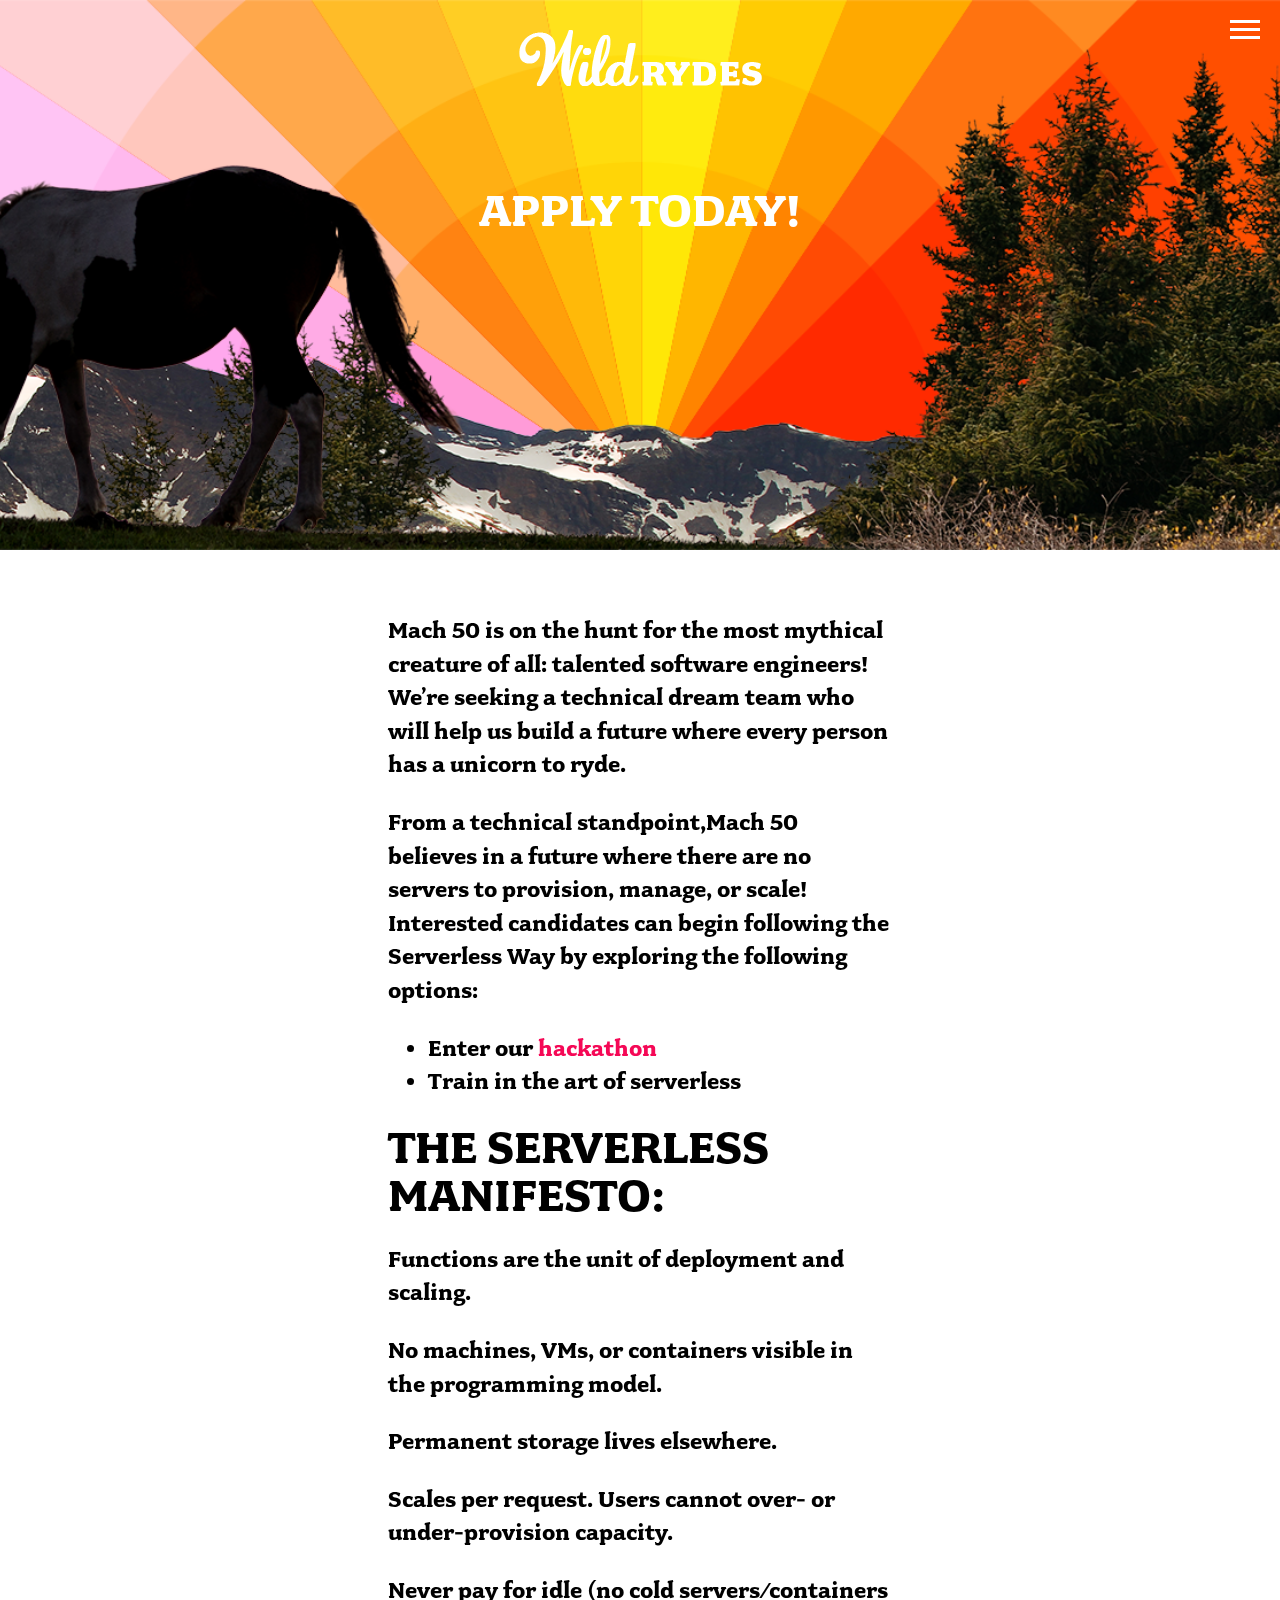
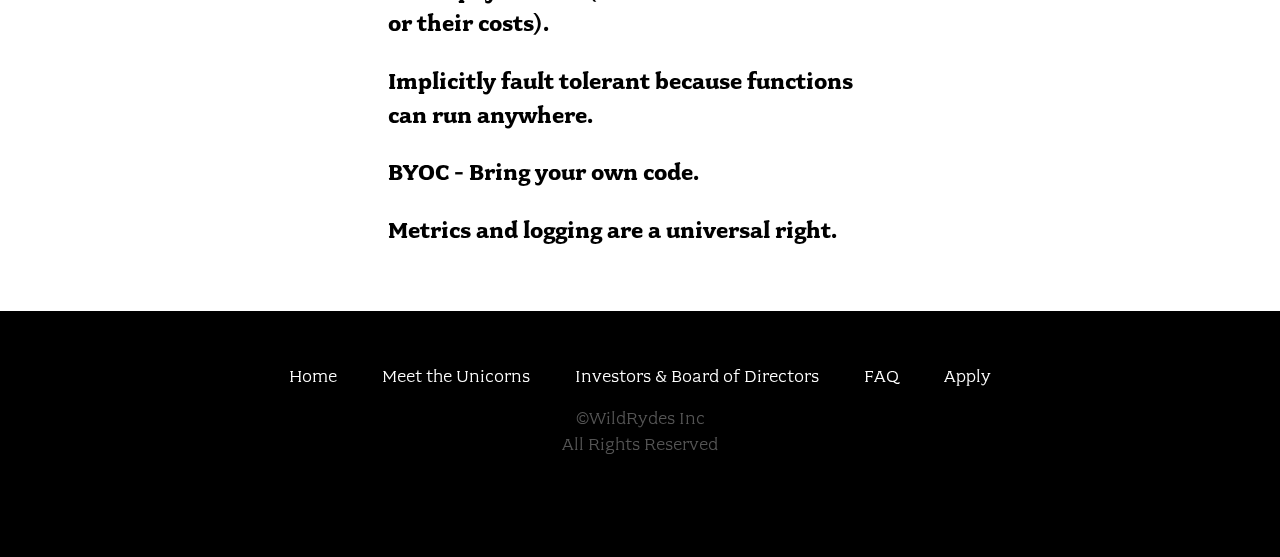
==== commit 41a64c4f: "change mach50" ====
--- a/apply.html
+++ b/apply.html
@@ -4,7 +4,7 @@
   <meta charset="utf-8">
   <meta name="description" content="">
   <meta name="viewport" content="width=device-width, initial-scale=1">
-  <title>Apply - Wild Rydes</title>
+  <title>Apply -Mach 50 </title>
 
   <link rel="stylesheet" href="css/font.css">
   <link rel="stylesheet" href="css/main.css">
@@ -14,7 +14,7 @@
 <body class="page-apply">
 
   <header class="site-header">
-    <div class="site-logo">Wild Rydes</div>
+    <div class="site-logo">Mach 50</div>
 
     <div class="row column medium-8 large-6 xlarge-5 xxlarge-4">
       <h1 class="title">Apply Today!</h1>
@@ -34,8 +34,8 @@
 
   <section class="content">
     <div class="row column medium-10 large-7 xlarge-5">
-      <p>Wild Rydes is on the hunt for the most mythical creature of all: talented software engineers! We’re seeking a technical dream team who will help us build a future where every person has a unicorn to ryde.</p>
-      <p>From a technical standpoint, Wild Rydes believes in a future where there are no servers to provision, manage, or scale! Interested candidates can begin following the Serverless Way by exploring the following options:</p>
+      <p>Mach 50 is on the hunt for the most mythical creature of all: talented software engineers! We’re seeking a technical dream team who will help us build a future where every person has a unicorn to ryde.</p>
+      <p>From a technical standpoint,Mach 50  believes in a future where there are no servers to provision, manage, or scale! Interested candidates can begin following the Serverless Way by exploring the following options:</p>
       <ul>
         <li>Enter our <a href="http://awschatbot.devpost.com" target="_blank">hackathon</a></li>
         <li>Train in the art of serverless</li>
